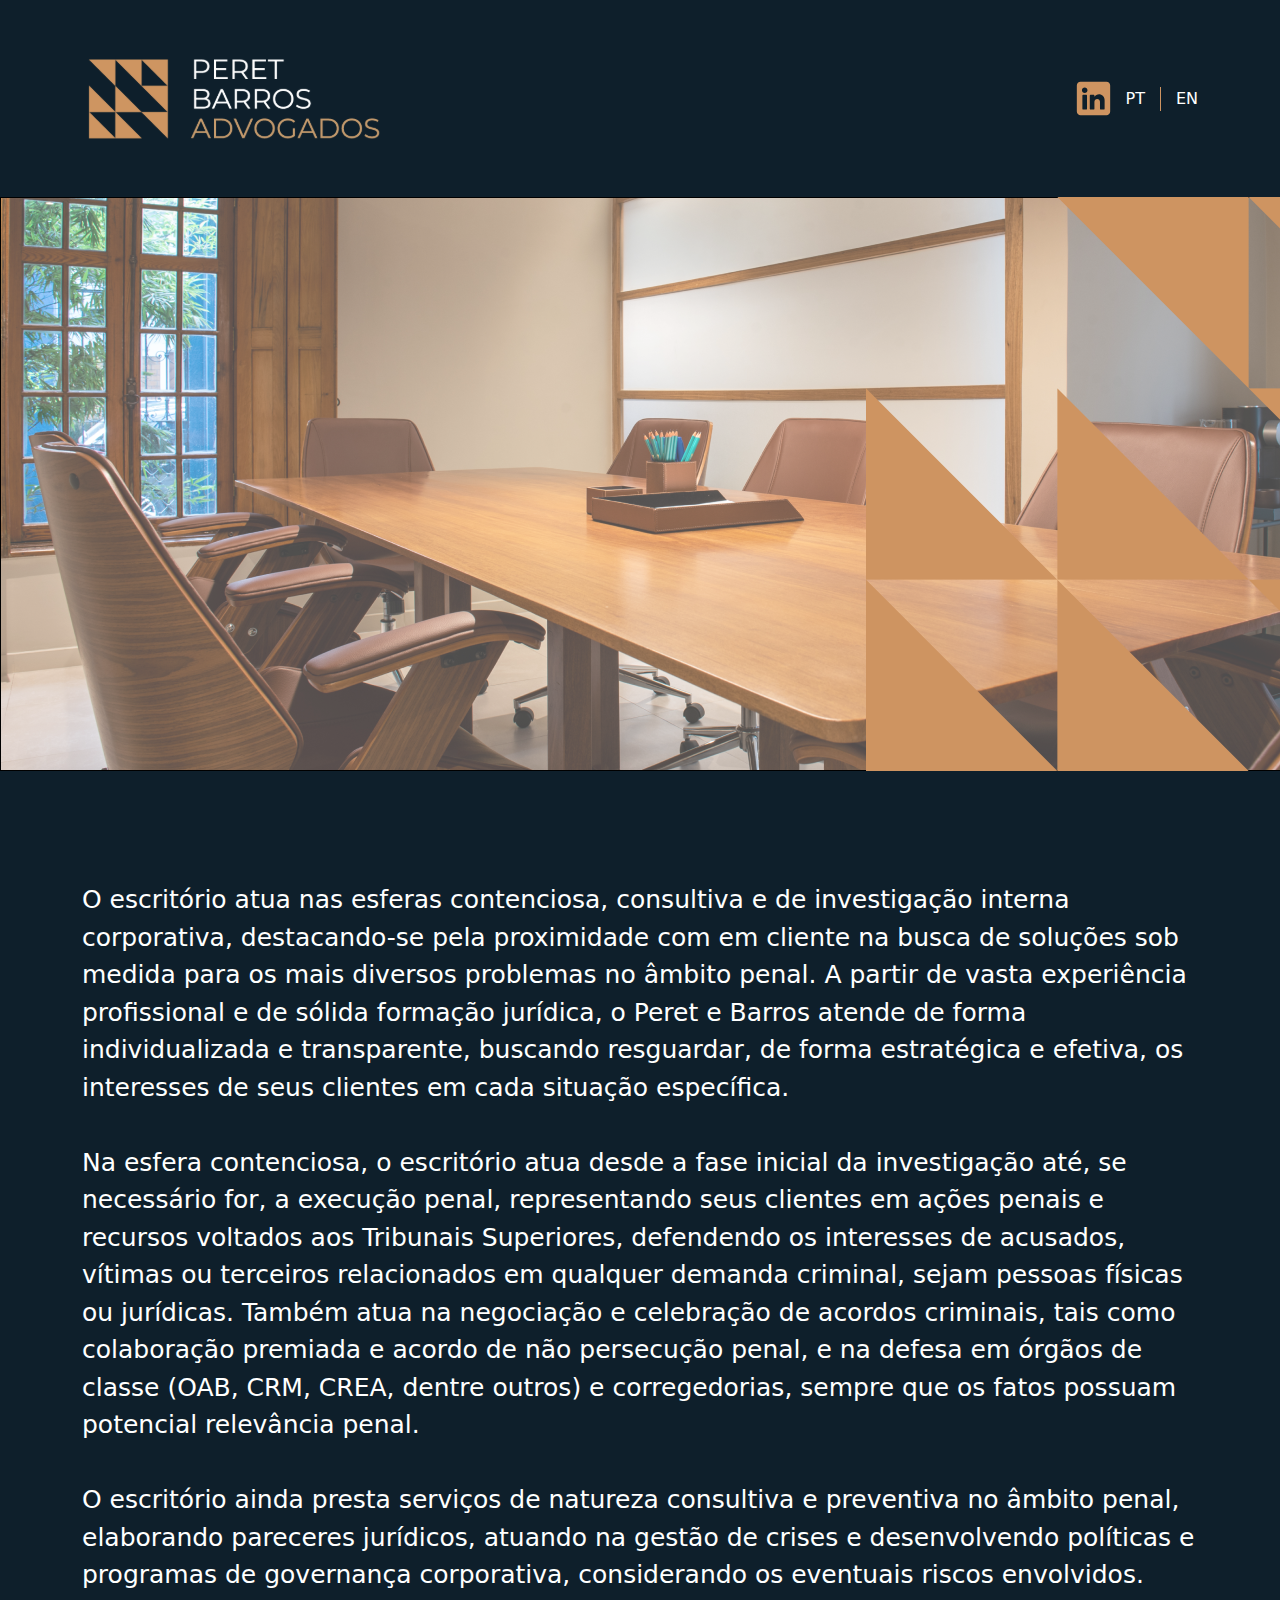
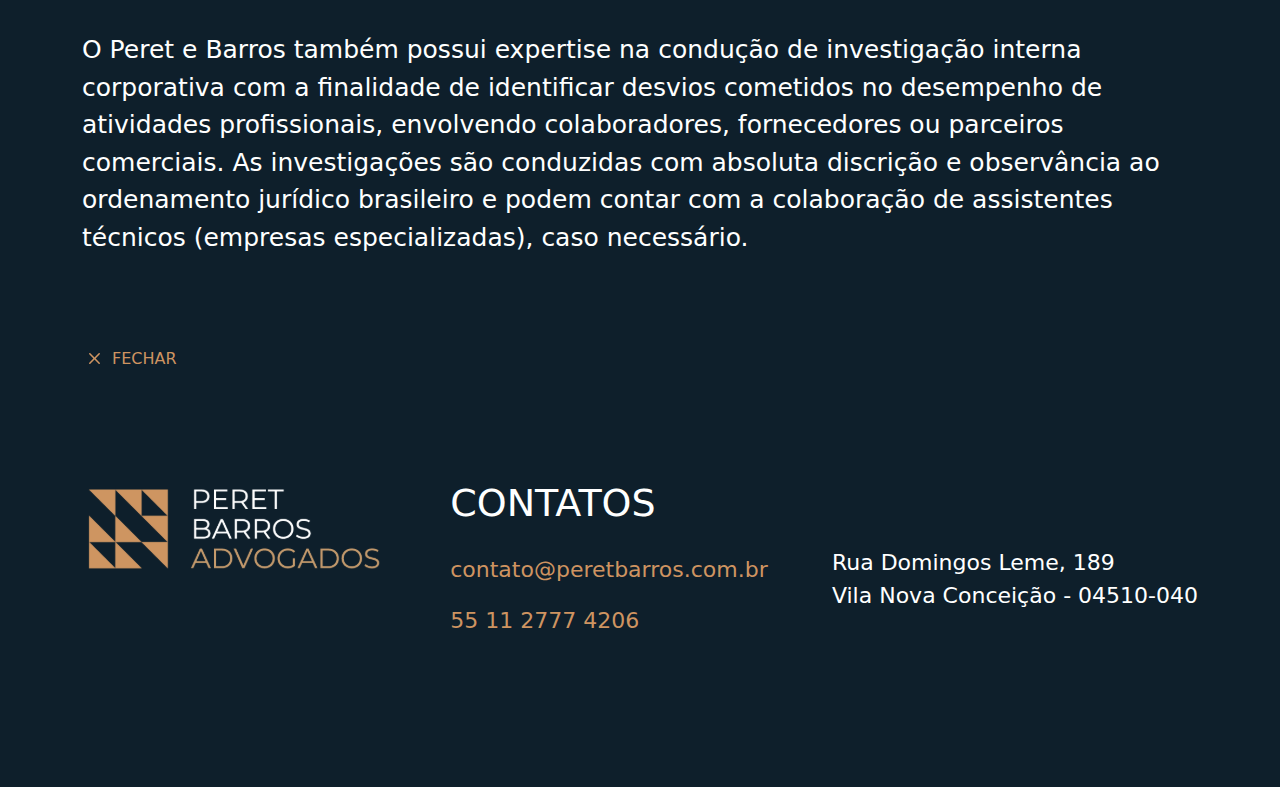
==== src/como-atuamos/index.html @ 979190ef "feat: site" ====
<!DOCTYPE html>
<html lang="pt-br">
  <head>
    <meta charset="UTF-8" />
    <meta name="viewport" content="width=device-width, initial-scale=1.0" />
    <title>Peret e Barros Advogados | Como Atuamos</title>
    <link rel="preconnect" href="https://fonts.googleapis.com" />
    <link rel="preconnect" href="https://fonts.gstatic.com" crossorigin />
    <link
      href="https://fonts.googleapis.com/css2?family=Montserrat:ital,wght@0,100..900;1,100..900&display=swap"
      rel="stylesheet" />
    <link rel="stylesheet" href="style.css" />
    <link rel="stylesheet" href="../css/reset.css" />
    <link rel="stylesheet" href="../css/style.css" />
    <link
      href="https://cdn.jsdelivr.net/npm/bootstrap@5.3.3/dist/css/bootstrap.min.css"
      rel="stylesheet"
      integrity="sha384-QWTKZyjpPEjISv5WaRU9OFeRpok6YctnYmDr5pNlyT2bRjXh0JMhjY6hW+ALEwIH"
      crossorigin="anonymous" />
  </head>
  <body>
    <header>
      <div class="container">
        <div>
          <a class="logo" href="/"
            ><img src="../img/logo.svg" height="96px" alt="logo"
          /></a>
        </div>
        <div class="links">
          <a href="/https://www.linkedin.com/company/pfmbadvogados/">
            <img src="../img/linkedin.svg" height="35px" alt="linkedin"
          /></a>
          <a class="pt idioma" href="../como-atuamos/">PT</a>
          <a class="en idioma" href="../en/como-atuamos/">EN</a>
        </div>
      </div>
    </header>
    <section>
      <div class="banner-como-atuamos"></div>
    </section>
    <section class="como-atuamos-descricao">
      <div class="container">
        <p>
          O escritório atua nas esferas contenciosa, consultiva e de
          investigação interna corporativa, destacando-se pela proximidade com
          em cliente na busca de soluções sob medida para os mais diversos
          problemas no âmbito penal. A partir de vasta experiência profissional
          e de sólida formação jurídica, o Peret e Barros atende de forma
          individualizada e transparente, buscando resguardar, de forma
          estratégica e efetiva, os interesses de seus clientes em cada situação
          específica.  
          <br /><br />
          Na esfera contenciosa, o escritório atua desde a fase inicial da
          investigação até, se necessário for, a execução penal, representando
          seus clientes em ações penais e recursos voltados aos Tribunais
          Superiores, defendendo os interesses de acusados, vítimas ou terceiros
          relacionados em qualquer demanda criminal, sejam pessoas físicas ou
          jurídicas. Também atua na negociação e celebração de acordos
          criminais, tais como colaboração premiada e acordo de não persecução
          penal, e na defesa em órgãos de classe (OAB, CRM, CREA, dentre outros)
          e corregedorias, sempre que os fatos possuam potencial relevância
          penal.
          <br /><br />
          O escritório ainda presta serviços de natureza consultiva e preventiva
          no âmbito penal, elaborando pareceres jurídicos, atuando na gestão de
          crises e desenvolvendo políticas e programas de governança
          corporativa, considerando os eventuais riscos envolvidos. 
          <br /><br />
          O Peret e Barros também possui expertise na condução de investigação
          interna corporativa com a finalidade de identificar desvios cometidos
          no desempenho de atividades profissionais, envolvendo colaboradores,
          fornecedores ou parceiros comerciais. As investigações são conduzidas
          com absoluta discrição e observância ao ordenamento jurídico
          brasileiro e podem contar com a colaboração de assistentes técnicos
          (empresas especializadas), caso necessário. 
        </p>

        <div class="button">
          <a href="/"
            ><svg
              xmlns="http://www.w3.org/2000/svg"
              width="25"
              height="25"
              fill="currentColor"
              class="bi bi-x"
              viewBox="0 0 16 16">
              <path
                d="M4.646 4.646a.5.5 0 0 1 .708 0L8 7.293l2.646-2.647a.5.5 0 0 1 .708.708L8.707 8l2.647 2.646a.5.5 0 0 1-.708.708L8 8.707l-2.646 2.647a.5.5 0 0 1-.708-.708L7.293 8 4.646 5.354a.5.5 0 0 1 0-.708" />
            </svg>
            FECHAR
          </a>
        </div>
      </div>
    </section>

    <footer class="footer">
      <div class="container">
        <div>
          <a href="/"><img src="../img/logo.svg" height="96px" alt="logo" /></a>
        </div>
        <div>
          <h3 class="title2">CONTATOS</h3>
          <a href="mailto:contato@peretbarros.com.br" class="contato"
            >contato@peretbarros.com.br</a
          >
          <a href="tel:+551127774206" class="contato">55 11 2777 4206</a>
        </div>
        <div>
          <p class="endereco">
            Rua Domingos Leme, 189 <br />
            Vila Nova Conceição - 04510-040
          </p>
        </div>
      </div>
    </footer>

    <script
      src="https://cdn.jsdelivr.net/npm/bootstrap@5.3.3/dist/js/bootstrap.bundle.min.js"
      integrity="sha384-YvpcrYf0tY3lHB60NNkmXc5s9fDVZLESaAA55NDzOxhy9GkcIdslK1eN7N6jIeHz"
      crossorigin="anonymous"></script>
  </body>
</html>
---- src/como-atuamos/style.css ----
header {
  background-color: #0e1f2b;
}
header .container {
  display: flex;
  justify-content: space-between;
  align-items: center;
  height: 197px;
}

header .container .links {
  display: flex;
  justify-content: space-between;
  align-items: center;
  gap: 15px;
}

header .container .links a {
  text-decoration: none;
  color: white;
  font-size: 16px;
}

header .container .links .pt {
  border-right: 1px solid #ce9461;
  padding-right: 15px;
}

.banner-como-atuamos {
  background-image: url(../img/como-atuamos.png);
  background-repeat: no-repeat;
  background-size: cover;
  height: 574px;
}

.como-atuamos-descricao {
  background-color: #0e1f2b;
  padding: 110px 0;
}

.como-atuamos-descricao .container p {
  color: white;
  font-size: 25px;
  margin-bottom: 90px;
}

.button a {
  color: #ce9461;
  text-decoration: none;
  display: flex;
  align-items: center;
  justify-content: flex-start;
  gap: 5px;
}

@media only screen and (max-width: 900px) {
  header .container {
    height: 85px;
  }
  header .container .links a img {
    display: none;
  }
  .logo img {
    height: 51px;
  }

  .button a {
    margin-top: 30px;
  }

  .banner-como-atuamos {
    height: 143px;
  }

  .como-atuamos-descricao {
    padding: 40px 0;
  }

  .como-atuamos-descricao .container p {
    font-size: 14px;
    margin-bottom: 40px;
  }
}
---- src/css/style.css ----
.banner {
  background-image: url(../img/Banner.png);
  height: 568px;
  background-repeat: no-repeat;
  background-size: cover;
  padding: 97px 0px;
  align-items: start;
  justify-content: end;
  display: flex;
  flex-direction: column;
}

.banner .title {
  font-size: 46px;
  font-weight: 600;
  color: #0e1f2b;
  text-transform: uppercase;
}

.title2 {
  font-size: 46px;
  font-weight: 600;
  color: white;
  text-transform: uppercase;
}

.banner .subtitle {
  font-size: 28px;
  color: white;
  border-left: 6px solid #0e1f2b;
  padding-left: 12px;
  margin-left: 3px;
  margin-top: 10px;
  font-weight: 400;
}

.como-atuamos {
  background-color: #0e1f2b;
  background-image: url(../img/backgroundpattern.png);
  background-repeat: no-repeat;
  background-position: top right;
  padding-bottom: 170px;
}

.como-atuamos .container .items .title2 {
  padding-top: 169px;
  font-weight: 400;
}

.subtitle2 {
  font-size: 32px;
}

.como-atuamos .container .items .subtitle2 {
  color: #ce9461;
  text-transform: uppercase;
  margin-top: 22px;
  font-weight: 400;
}

.como-atuamos .container .items .text {
  border-left: 2px solid #ce9461;
  padding-left: 15px;
  color: white;
  margin-top: 22px;
  font-weight: 400;
  font-size: 23px;
  max-width: 880px;
}

.como-atuamos .container .items .button {
  width: 880px;
}
.como-atuamos .container .items .button a {
  color: #ce9461;
  text-decoration: none;
  display: flex;
  align-items: center;
  justify-content: flex-end;
  gap: 5px;
}

.equipe {
  background-color: #0e1f2b;
}

.equipe .container {
  background-color: #ce9461;
  margin-top: 169px;
  padding: 50px;
}

.equipe .container .grupo {
  padding: 30px;
  display: flex;
  justify-content: space-between;
  align-items: start;
  text-decoration: none !important;
  flex-wrap: wrap;
}
.equipe .container .grupo .adv {
  text-decoration: none;
}

.equipe .container .grupo .adv img {
  max-height: 332px;
  width: 277px;
  display: flex;
  justify-content: end;
}

.equipe .container .grupo .adv h3 {
  color: #0e1f2b;
  font-weight: 400;
  max-width: 277px;
  text-transform: uppercase;
  margin-top: 15px;
  text-decoration: none !important;
}

.equipe .container .grupo .adv p {
  color: white;
  font-weight: 400;
  max-width: 17px;
  text-transform: uppercase;
  text-decoration: none !important;
}

.publicacoes {
  padding: 170px 0;
}

.publicacoes .container .row .pub {
  max-width: 500px;
}
.publicacoes .container .row .col .title2 {
  font-weight: 400;
  justify-content: flex-end;
}

.publicacoes .container .row .col img {
  margin-top: 50px;
  transform: translate(-100px);
}
.publicacoes .container .row .grupo {
  display: flex;
  flex-direction: column;
  gap: 40px;
}

.publicacoes .container .row .grupo .livro {
  border-left: 3px solid #ce9461;
  padding-left: 15px;
  align-items: center;
  height: fit-content;
}

.publicacoes .container .row .grupo .button a {
  color: #ce9461;
  text-decoration: none;
  display: flex;
  align-items: center;
  justify-content: flex-start;
  gap: 5px;
}

.publicacoes .container .row .grupo .livro .subtitle2 {
  color: #ce9461;
  font-size: 18px;
  text-transform: uppercase;
}

.publicacoes .container .row .grupo .livro .nome {
  color: white;
  font-size: 25px;
}

.footer {
  background-color: #0e1f2b;
  margin: none !important;
  padding-bottom: 150px;
}

.footer .container {
  display: flex;
  flex-wrap: wrap;
  justify-content: space-between;
}

.footer .container div .title2 {
  font-size: 38px;
  font-weight: 400;
}

.footer .container div {
  display: flex;
  flex-direction: column;
  gap: 18px;
}

.footer .container div .contato {
  text-decoration: none;
  color: #ce9461;
  font-size: 22px;
}

.footer .container div .endereco {
  color: white;
  font-size: 22px;
  margin-top: 65px;
}

@media only screen and (max-width: 900px) {
  .footer .container {
    gap: 20px;
  }
  .publicacoes .container .row .pub {
    width: auto;
  }

  .como-atuamos .container .items .button {
    width: 100%;
  }
  .como-atuamos .container .items .button a {
    justify-content: center;
  }
  .title2 {
    font-size: 22px;
  }
  .title {
    font-size: 20px !important;
  }
  .subtitle {
    font-size: 12px !important;
  }
  .banner {
    max-height: 200px;
    padding: 0;
  }

  .banner .container .row {
    flex-wrap: wrap;
  }
  .como-atuamos .container .items .subtitle2 {
    font-size: 18px;
  }
  .como-atuamos .container .items .text,
  .publicacoes .container .row .grupo .livro .nome,
  .footer .container div .contato {
    font-size: 14px;
  }
  .equipe .container {
    padding: 10px 18px;
    margin-top: 80px;
  }
  .equipe .container .grupo .adv h3,
  .footer .container div .title2 {
    font-size: 20px;
  }
  .como-atuamos .container .items .title2 {
    padding-top: 80px;
  }
  .como-atuamos,
  .footer {
    padding-bottom: 80px;
  }
  .publicacoes {
    padding: 80px 0;
  }
  .footer .container div .endereco {
    margin-top: 0px;
    font-size: 14px;
  }
  .footer .container div {
    gap: 5px;
  }
  .equipe .container .grupo {
    padding: 0px;
  }
}

@media only screen and (max-width: 600px) {
  .publicacoes .container .row .pub {
    overflow-x: hidden;
  }
}
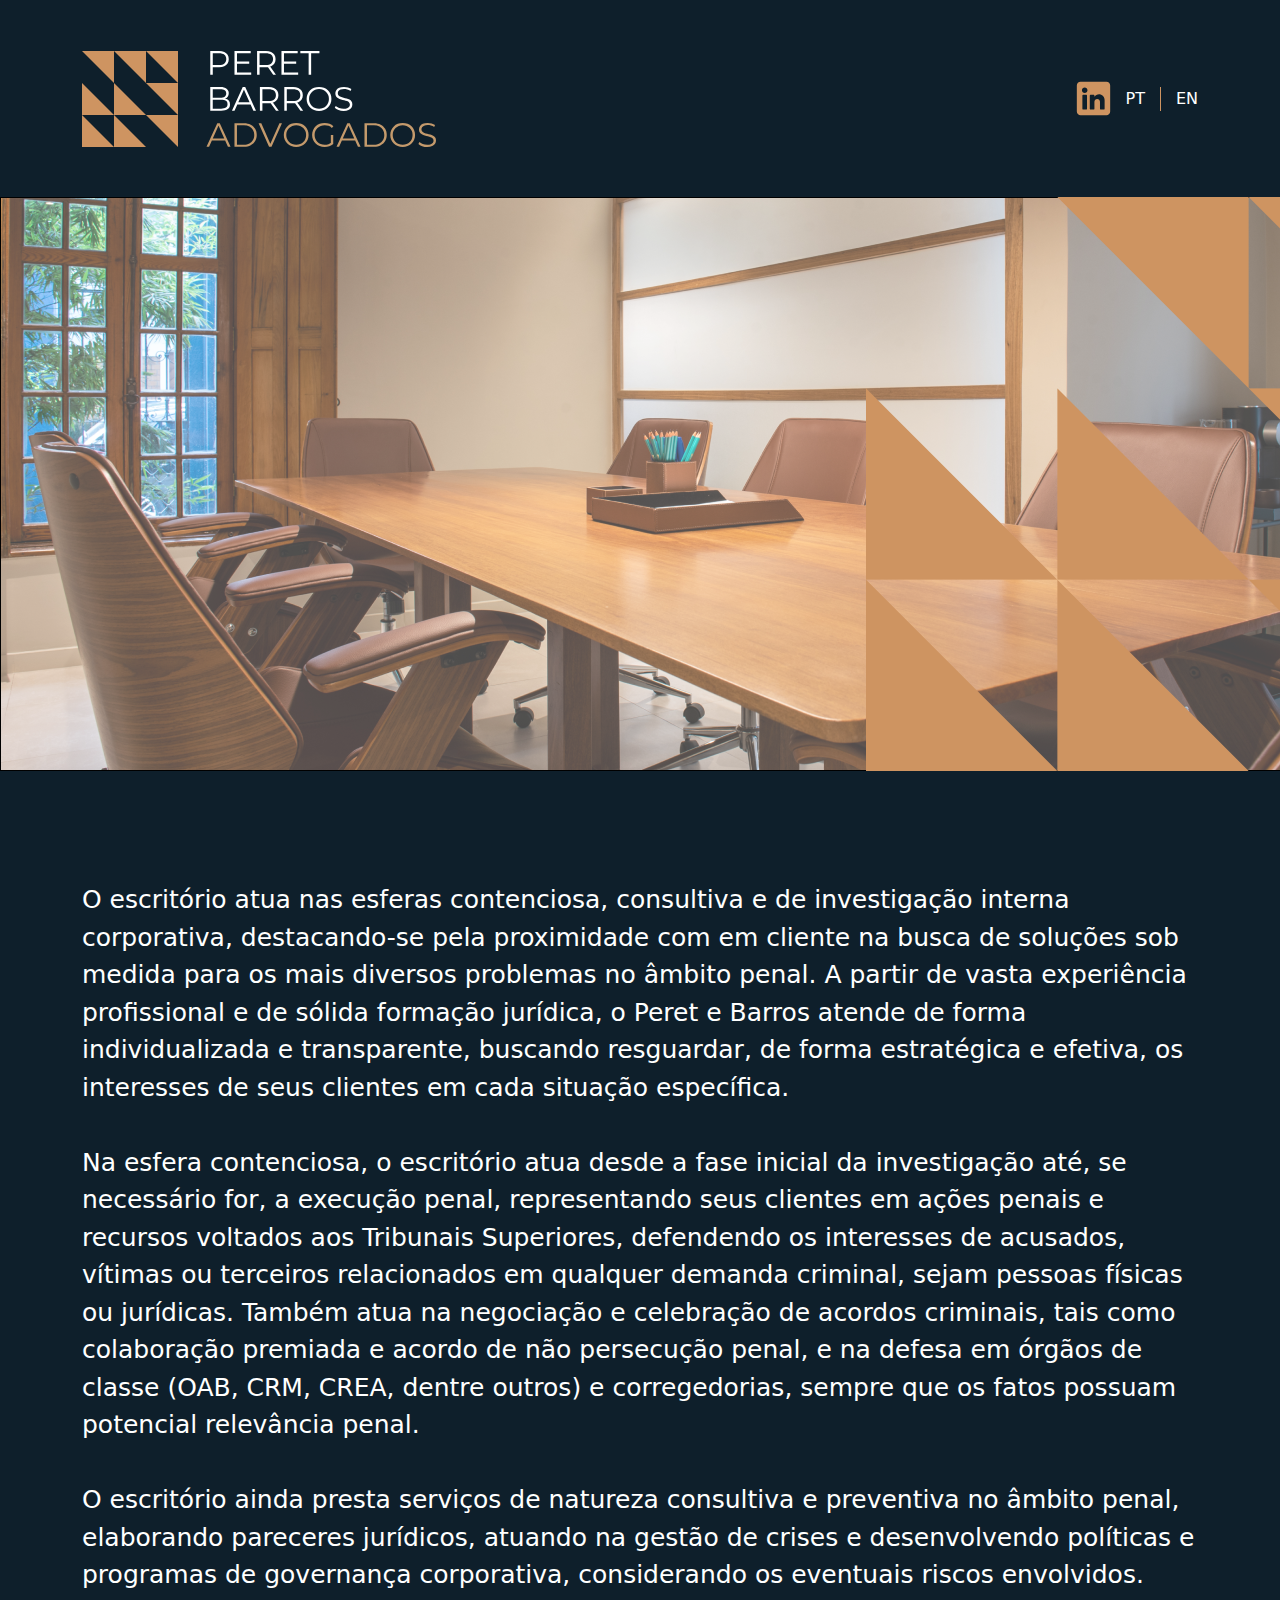
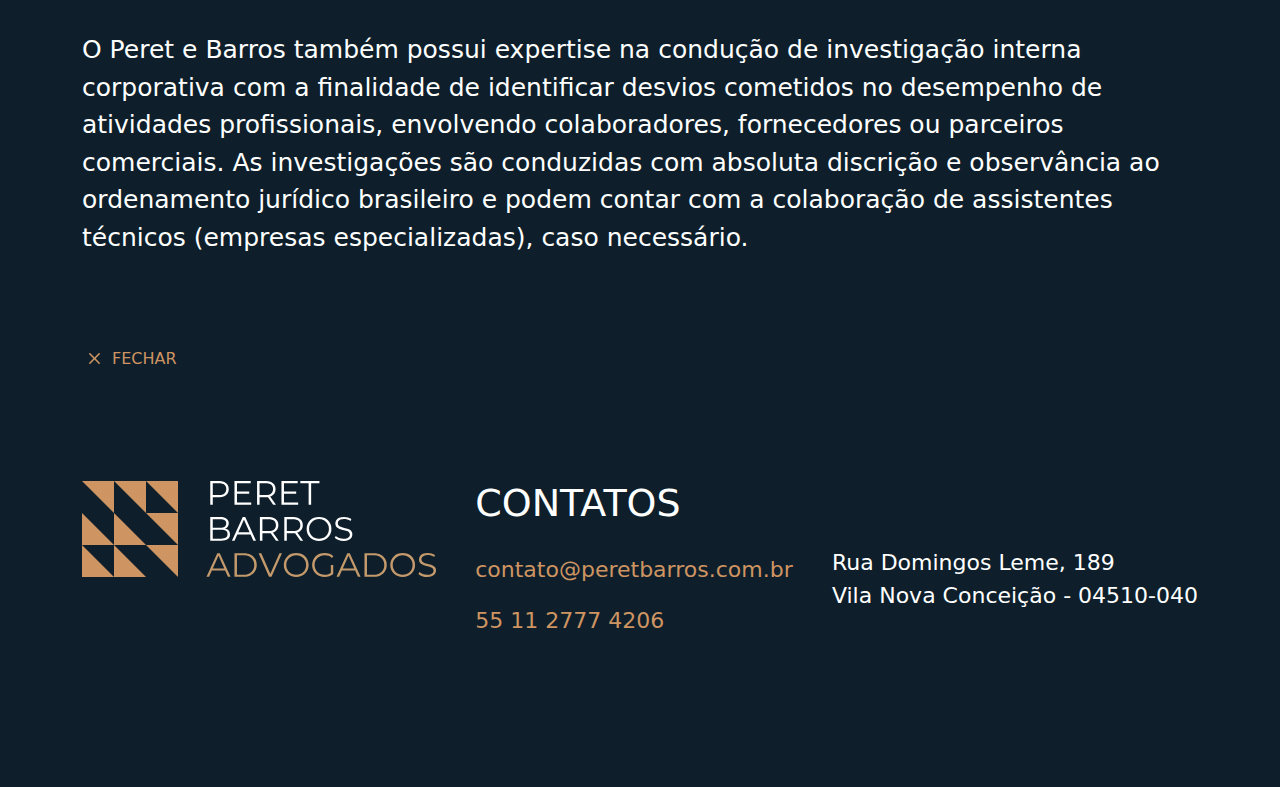
==== commit fa55128e: "feat: ajuste" ====
--- a/src/como-atuamos/index.html
+++ b/src/como-atuamos/index.html
@@ -9,9 +9,10 @@
     <link
       href="https://fonts.googleapis.com/css2?family=Montserrat:ital,wght@0,100..900;1,100..900&display=swap"
       rel="stylesheet" />
-    <link rel="stylesheet" href="style.css" />
+    <link rel="stylesheet" href="./style.css" />
     <link rel="stylesheet" href="../css/reset.css" />
     <link rel="stylesheet" href="../css/style.css" />
+    <link rel="shortcut icon" href="../img/favicon.ico" />
     <link
       href="https://cdn.jsdelivr.net/npm/bootstrap@5.3.3/dist/css/bootstrap.min.css"
       rel="stylesheet"
@@ -23,7 +24,7 @@
       <div class="container">
         <div>
           <a class="logo" href="/"
-            ><img src="../img/logo.svg" height="96px" alt="logo"
+            ><img src="../img/logoAdv.svg" height="96px" alt="logo"
           /></a>
         </div>
         <div class="links">
@@ -96,7 +97,9 @@
     <footer class="footer">
       <div class="container">
         <div>
-          <a href="/"><img src="../img/logo.svg" height="96px" alt="logo" /></a>
+          <a href="/"
+            ><img src="../img/logoAdv.svg" height="96px" alt="logo"
+          /></a>
         </div>
         <div>
           <h3 class="title2">CONTATOS</h3>
--- a/src/css/style.css
+++ b/src/css/style.css
@@ -107,6 +107,7 @@
   width: 277px;
   display: flex;
   justify-content: end;
+  object-fit: cover;
 }
 
 .equipe .container .grupo .adv h3 {
@@ -215,15 +216,13 @@
     gap: 20px;
   }
   .publicacoes .container .row .pub {
-    width: auto;
+    max-width: 42vw;
   }
 
   .como-atuamos .container .items .button {
     width: 100%;
   }
-  .como-atuamos .container .items .button a {
-    justify-content: center;
-  }
+
   .title2 {
     font-size: 22px;
   }
@@ -275,6 +274,7 @@
     gap: 5px;
   }
   .equipe .container .grupo {
+    justify-content: space-around;
     padding: 0px;
   }
 }
